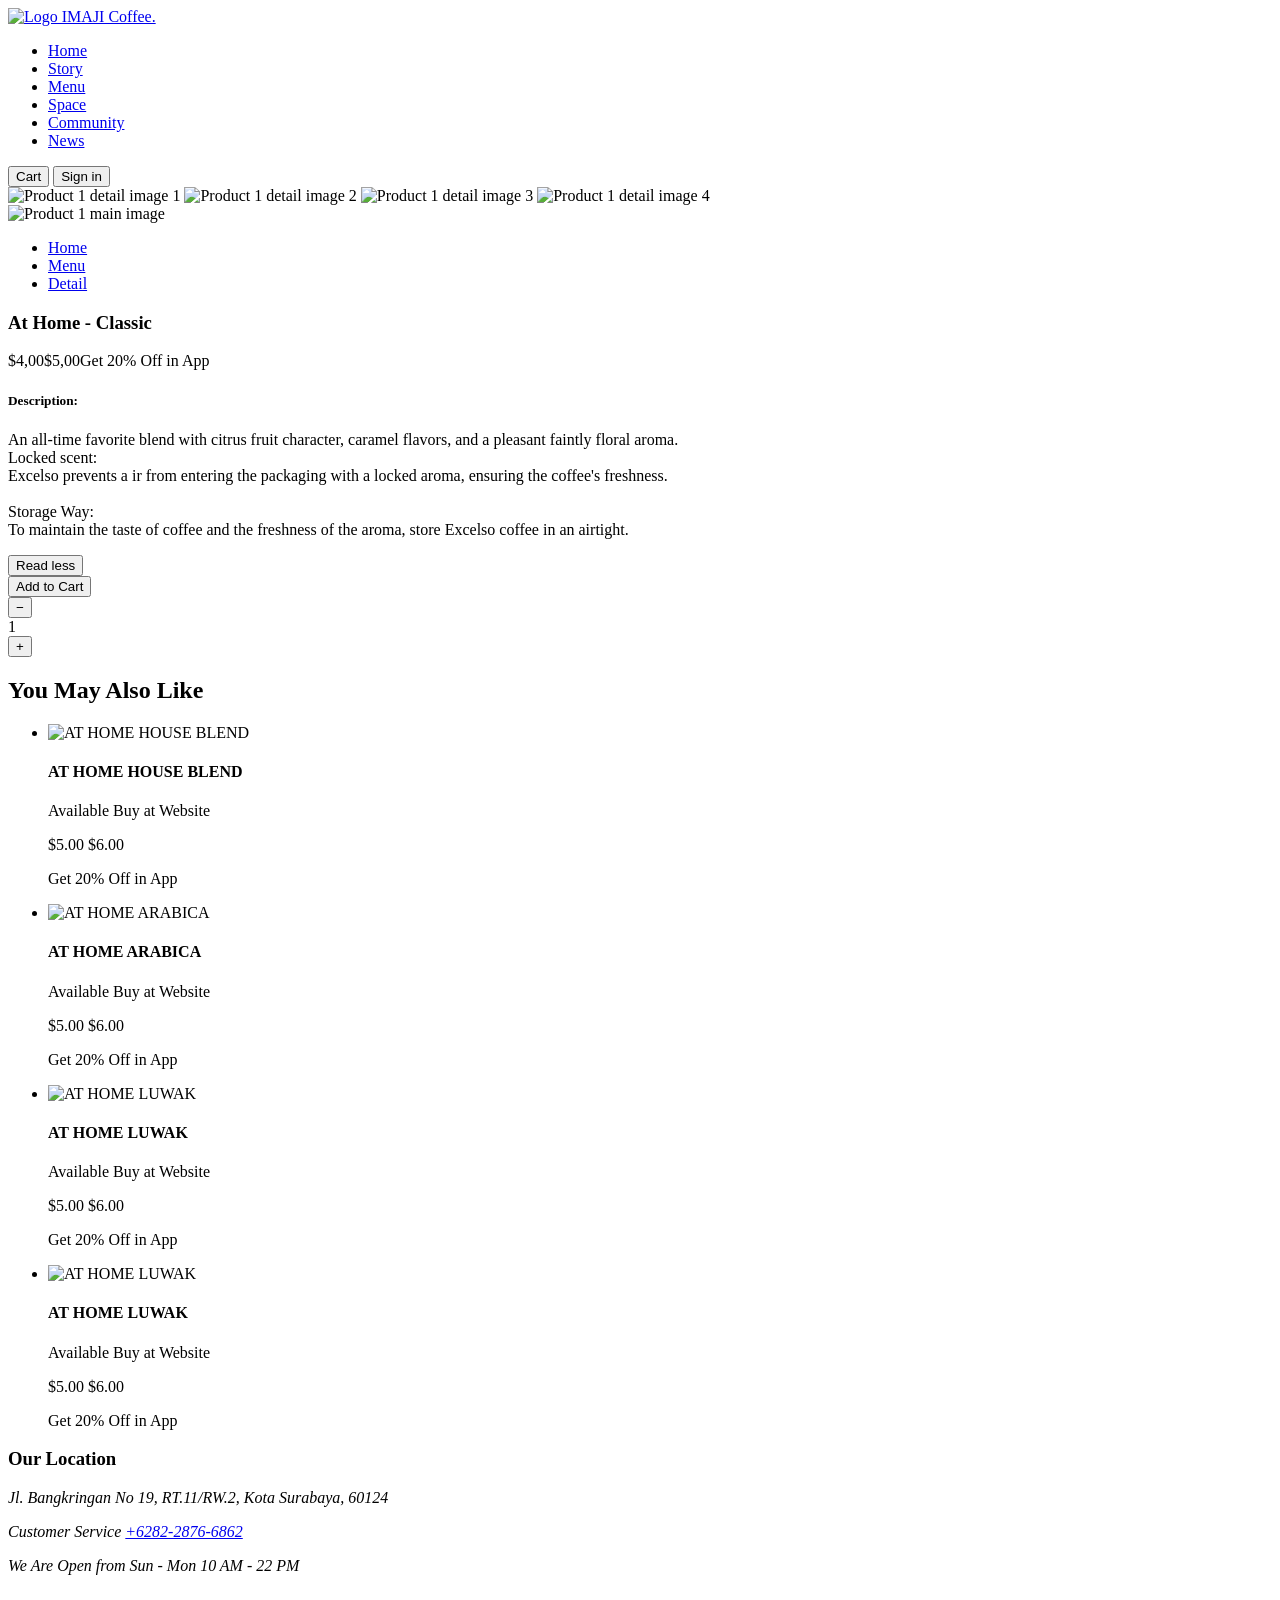
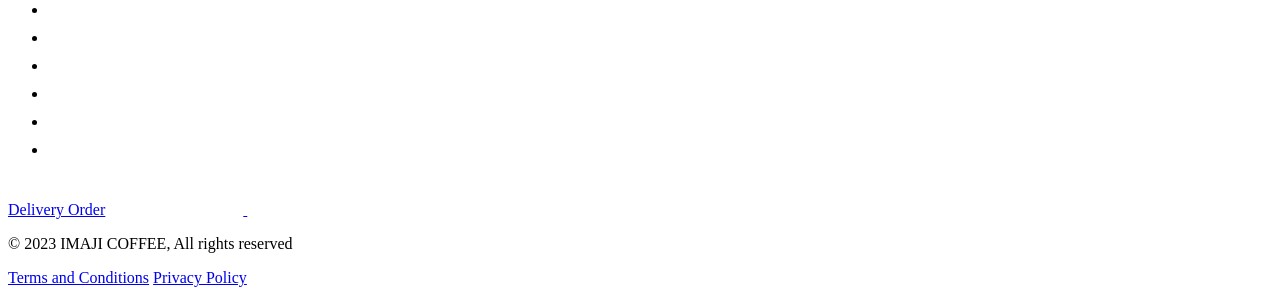
==== product.html @ 5d8bb090 "add product.html" ====
<!DOCTYPE html>
<html lang="en">
<head>
    <meta charset="UTF-8">
    <meta http-equiv="X-UA-Compatible" content="IE=edge">
    <meta name="viewport" content="width=device-width, initial-scale=1.0">
    <title>Coffee Shop Product Page</title>
</head>
<body>
    <header>
        <nav>
            <a href="/">
                <img src="/img/title.svg" alt="Logo IMAJI Coffee."/>
            </a>
            <ul>
                <li><a href="#">Home</a></li>
                <li><a href="#">Story</a></li>
                <li><a href="#">Menu</a></li>
                <li><a href="#">Space</a></li>
                <li><a href="#">Community</a></li>
                <li><a href="#">News</a></li>
            </ul>
        </nav>
        <button type="button">Cart</button>
        <button type="button">Sign in</button>
    </header>
    <main>
        <section>
            <div>
                <div>
                    <div>
                        <img src="/img/product1-detail1.png" alt="Product 1 detail image 1"/>
                        <img src="/img/product1-detail2.png" alt="Product 1 detail image 2"/>
                        <img src="/img/product1-detail3.png" alt="Product 1 detail image 3"/>
                        <img src="/img/product1-detail4.png" alt="Product 1 detail image 4"/>
                    </div>
                    <img src="/img/product1-main.png" alt="Product 1 main image"/>
                </div>
                <div>
                    <div>
                        <nav>
                            <ul>
                                <li><a href="#">Home</a></li>
                                <li><a href="#">Menu</a></li>
                                <li><a href="#">Detail</a></li>
                            </ul>
                        </nav>
    
                        <h3>At Home - Classic</h3>
    
                        <p>$4,00<span>$5,00</span><span>Get 20% Off in App</span></p>
    
                        <h5>Description:</h5>
                        <p>An all-time favorite blend with citrus fruit
                        character, caramel flavors, and a pleasant faintly floral aroma.
                        <br>Locked scent:<br>
                        Excelso prevents a
                        ir from entering the packaging with a locked aroma, ensuring the coffee's freshness.
                        <br><br>
                        Storage Way:<br>
                        To maintain the taste of coffee and the freshness of the aroma,
                        store Excelso coffee in an airtight. 
                        </p>
                        <button type="button">Read less</button>
                    </div>
                    <div>
                        <button type="button">Add to Cart</button>
                        <div>
                            <button type="button" aria-label="Decrease Quantity">−</button>
                            <div>1</div>
                            <button type="button" aria-label="Increase Quantity">+</button>
                        </div>
                    </div>
                </div>
            </div>
            
        </section>
        <section>
            <h2>You May Also Like</h2>
            <ul>
                <li>
                    <article>
                        <img src="/img/house-blend.png" alt="AT HOME HOUSE BLEND">
                        <div>
                            <h4>AT HOME HOUSE BLEND</h4>
                            <p>Available Buy at Website</p>
                            <p>$5.00 <span>$6.00</span></p>
                            <p>Get 20% Off in App</p>
                        </div>
                    </article>
                </li>
                <li>
                    <article>
                        <img src="/img/arabica.png" alt="AT HOME ARABICA">
                        <div>
                            <h4>AT HOME ARABICA</h4>
                            <p>Available Buy at Website</p>
                            <p>$5.00 <span>$6.00</span></p>
                            <p>Get 20% Off in App</p>
                        </div>
                    </article>
                </li>
                <li>
                    <article>
                        <img src="/img/luwak.png" alt="AT HOME LUWAK">
                        <div>
                            <h4>AT HOME LUWAK</h4>
                            <p>Available Buy at Website</p>
                            <p>$5.00 <span>$6.00</span></p>
                            <p>Get 20% Off in App</p>
                        </div>
                    </article>
                </li>
                <li>
                    <article>
                        <img src="/img/luwak.png" alt="AT HOME LUWAK">
                        <div>
                            <h4>AT HOME LUWAK</h4>
                            <p>Available Buy at Website</p>
                            <p>$5.00 <span>$6.00</span></p>
                            <p>Get 20% Off in App</p>
                        </div>
                    </article>
                </li>
            </ul>
        </section>
    </main>
    <footer>
        <h3>Our Location</h3>
        <address>
            <p>Jl. Bangkringan No 19, RT.11/RW.2, Kota Surabaya, 60124</p>
            <p>Customer Service <a href="tel:+628228766862">+6282-2876-6862</a></p>
            <p>We Are Open from Sun - Mon 10 AM - 22 PM</p>
        </address>
        <div>
            <div>
                <ul>
                    <li>
                        <a href="#" aria-label="Наша сторінка у Spotify">
                            <svg width="24" height="24"><use href="/img/spotify.svg"></use></svg>
                        </a>
                    </li>
                    <li>
                        <a href="#" aria-label="Наша сторінка у Instagram">
                            <svg width="24" height="24"><use href="/img/instagram.svg"></use></svg>
                        </a>
                    </li>
                    <li>
                        <a href="#" aria-label="Наша сторінка у Tiktok">
                            <svg width="24" height="24"><use href="/img/tiktok.svg"></use></svg>
                        </a>
                    </li>
                    <li>
                        <a href="#" aria-label="Наша сторінка у Youtube">
                            <svg width="24" height="24"><use href="/img/youtube.svg"></use></svg>
                        </a>
                    </li>
                    <li>
                        <a href="#" aria-label="Наша сторінка у Twitter">
                            <svg width="24" height="24"><use href="/img/twitter.svg"></use></svg>
                        </a>
                    </li>
                    <li>
                        <a href="#" aria-label="Наша сторінка у Telegram">
                            <svg width="24" height="24"><use href="/img/telegram.svg"></use></svg>
                        </a>
                    </li>
                </ul>
            </div>
            <div>
                <a href="#">Delivery Order</a>
                <a href="#">
                    <svg width="134" height="40"><use href="/img/app-store.svg"></use></svg>
                </a>
                <a href="#">
                    <svg width="134" height="40"><use href="/img/google-play.svg"></use></svg>
                </a>
            </div>
        </div>
        <div>
            <p>© 2023 IMAJI COFFEE, All rights reserved</p>
            <a href="#">Terms and Conditions</a>
            <a href="#">Privacy Policy</a>
        </div>
    </footer>
</body>
</html>
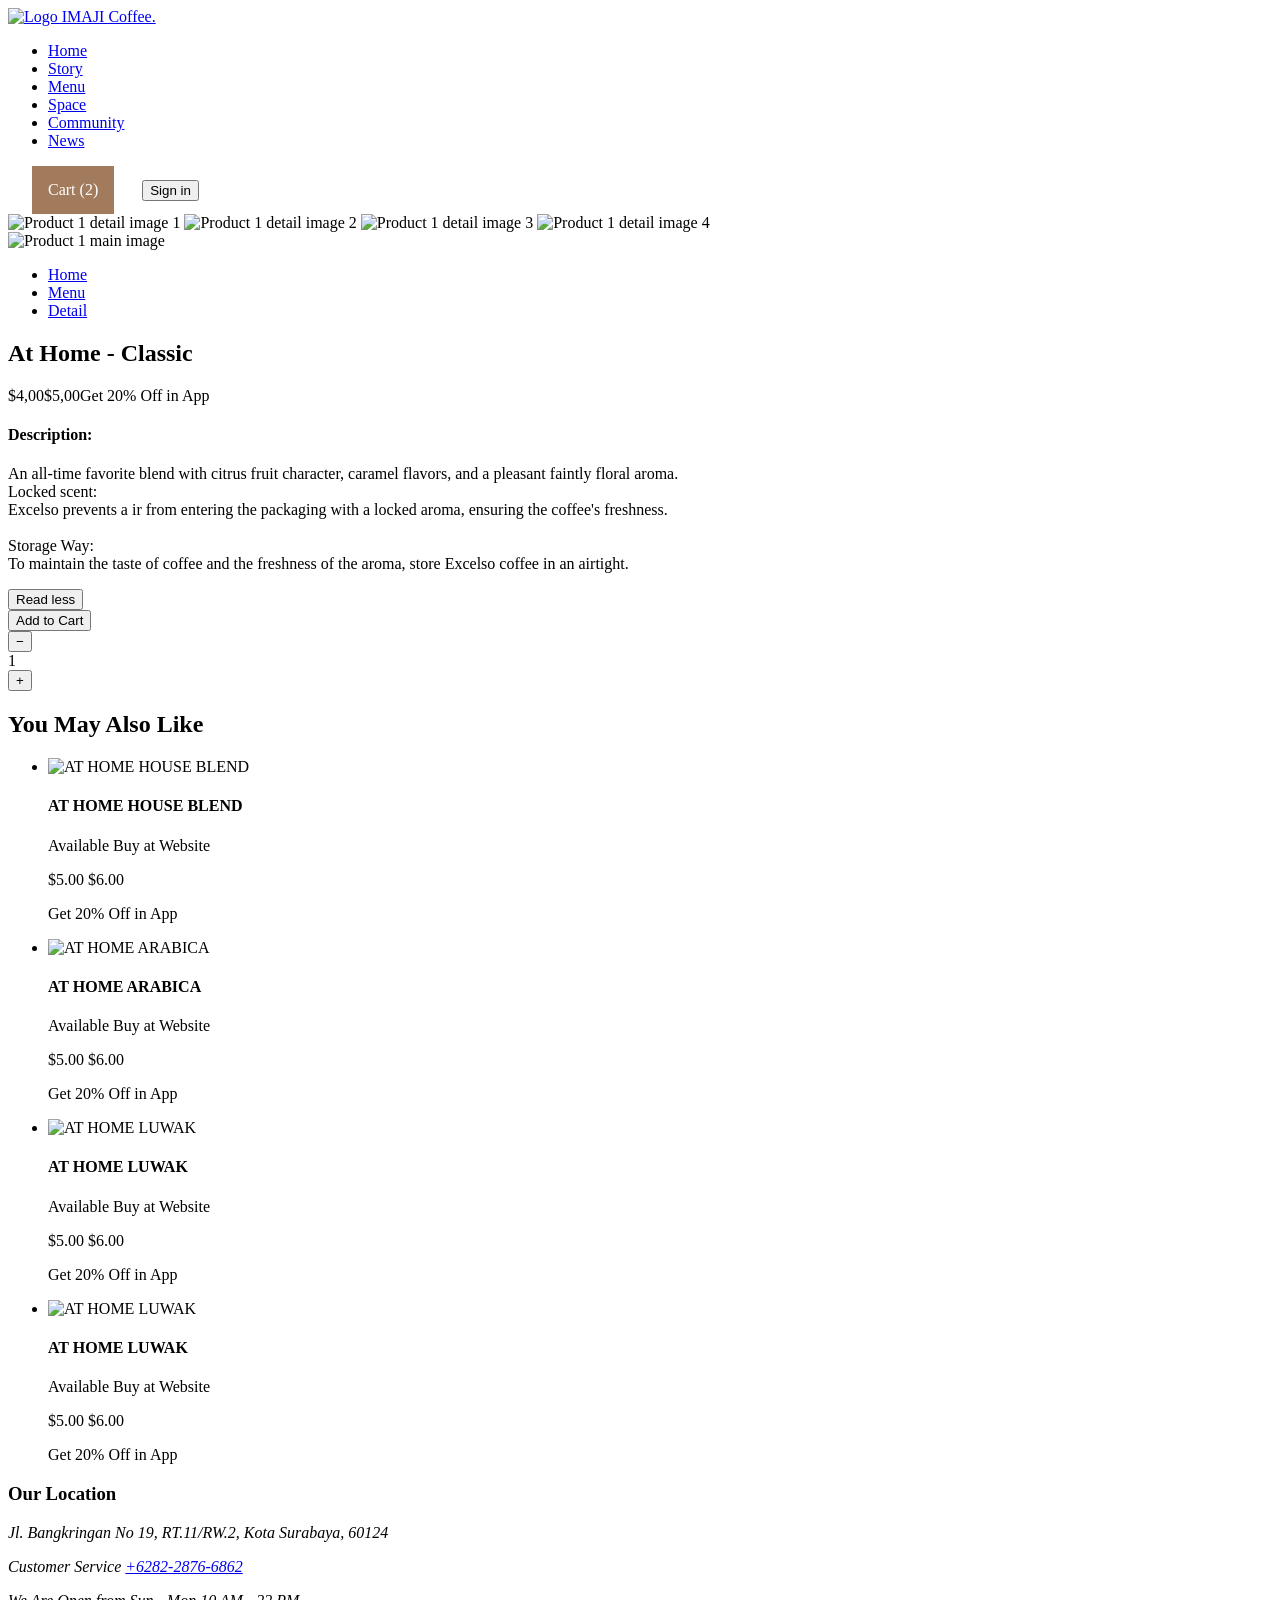
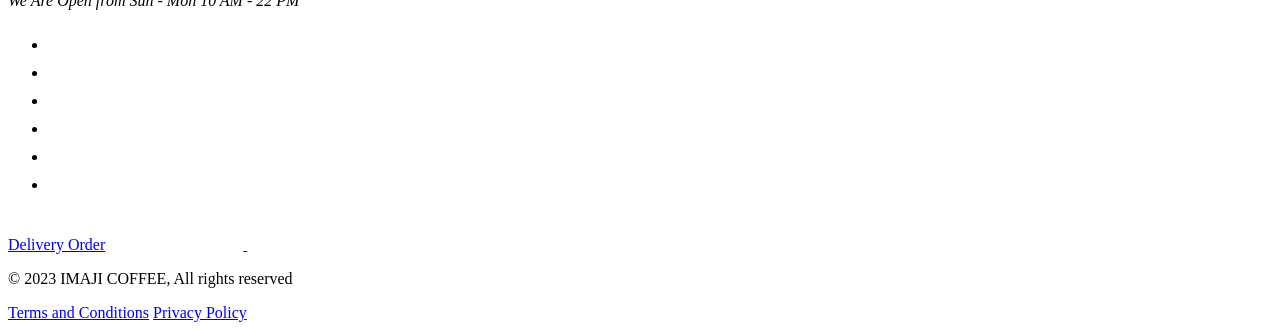
==== commit 57897a0e: "add styles.css" ====
--- a/product.html
+++ b/product.html
@@ -5,10 +5,11 @@
     <meta http-equiv="X-UA-Compatible" content="IE=edge">
     <meta name="viewport" content="width=device-width, initial-scale=1.0">
     <title>Coffee Shop Product Page</title>
+    <link rel="stylesheet" href="./styles.css"/>
 </head>
 <body>
     <header>
-        <nav>
+        <nav aria-label="Main navigation">
             <a href="/">
                 <img src="/img/title.svg" alt="Logo IMAJI Coffee."/>
             </a>
@@ -21,8 +22,8 @@
                 <li><a href="#">News</a></li>
             </ul>
         </nav>
-        <button type="button">Cart</button>
-        <button type="button">Sign in</button>
+        <button id="btn-cart" aria-label="Shopping cart" type="button">Cart (2)</button>
+        <button aria-label="Sign in to account" type="button">Sign in</button>
     </header>
     <main>
         <section>
@@ -38,7 +39,7 @@
                 </div>
                 <div>
                     <div>
-                        <nav>
+                        <nav aria-label="Breadcrumb">
                             <ul>
                                 <li><a href="#">Home</a></li>
                                 <li><a href="#">Menu</a></li>
@@ -46,28 +47,30 @@
                             </ul>
                         </nav>
     
-                        <h3>At Home - Classic</h3>
+                        <h1>At Home - Classic</h1>
     
                         <p>$4,00<span>$5,00</span><span>Get 20% Off in App</span></p>
-    
-                        <h5>Description:</h5>
-                        <p>An all-time favorite blend with citrus fruit
-                        character, caramel flavors, and a pleasant faintly floral aroma.
-                        <br>Locked scent:<br>
-                        Excelso prevents a
-                        ir from entering the packaging with a locked aroma, ensuring the coffee's freshness.
-                        <br><br>
-                        Storage Way:<br>
-                        To maintain the taste of coffee and the freshness of the aroma,
-                        store Excelso coffee in an airtight. 
-                        </p>
-                        <button type="button">Read less</button>
+
+                        <div id="description">
+                            <h4>Description:</h4>
+                            <p>An all-time favorite blend with citrus fruit
+                            character, caramel flavors, and a pleasant faintly floral aroma.
+                            <br>Locked scent:<br>
+                            Excelso prevents a
+                            ir from entering the packaging with a locked aroma, ensuring the coffee's freshness.
+                            <br><br>
+                            Storage Way:<br>
+                            To maintain the taste of coffee and the freshness of the aroma,
+                            store Excelso coffee in an airtight. 
+                            </p>
+                            <button aria-expanded="true" aria-controls="description" type="button">Read less</button>
+                        </div>
                     </div>
                     <div>
-                        <button type="button">Add to Cart</button>
+                        <button aria-label="Add At Home Classic to cart" type="button">Add to Cart</button>
                         <div>
                             <button type="button" aria-label="Decrease Quantity">−</button>
-                            <div>1</div>
+                            <div aria-live="polite"aria-atomic="true">1</div>
                             <button type="button" aria-label="Increase Quantity">+</button>
                         </div>
                     </div>
@@ -75,9 +78,9 @@
             </div>
             
         </section>
-        <section>
-            <h2>You May Also Like</h2>
-            <ul>
+        <section aria-labelledby="related-heading">
+            <h2 id="related-heading">You May Also Like</h2>
+            <ul aria-label="Related products">
                 <li>
                     <article>
                         <img src="/img/house-blend.png" alt="AT HOME HOUSE BLEND">
@@ -125,7 +128,7 @@
             </ul>
         </section>
     </main>
-    <footer>
+    <footer aria-label="Site footer">
         <h3>Our Location</h3>
         <address>
             <p>Jl. Bangkringan No 19, RT.11/RW.2, Kota Surabaya, 60124</p>
@@ -134,7 +137,7 @@
         </address>
         <div>
             <div>
-                <ul>
+                <ul aria-label="Social media links">
                     <li>
                         <a href="#" aria-label="Наша сторінка у Spotify">
                             <svg width="24" height="24"><use href="/img/spotify.svg"></use></svg>
@@ -169,10 +172,10 @@
             </div>
             <div>
                 <a href="#">Delivery Order</a>
-                <a href="#">
+                <a href="#" aria-label="Download on App Store">
                     <svg width="134" height="40"><use href="/img/app-store.svg"></use></svg>
                 </a>
-                <a href="#">
+                <a href="#" aria-label="Get it on Google Play">
                     <svg width="134" height="40"><use href="/img/google-play.svg"></use></svg>
                 </a>
             </div>
--- a/styles.css
+++ b/styles.css
@@ -0,0 +1,17 @@
+#btn-cart {
+    background-color: rgba(162, 123, 92, 1);
+    color: rgba(255, 255, 255, 1);
+    font-weight: 500;
+    font-family: DM Sans;
+    line-height: 24px;
+    font-size: 16px;
+    padding: 12px 16px;
+    margin: 0 24px;
+    border: none;
+}
+#btn-cart:hover {
+    background-color: rgba(108, 82, 61, 1);
+}
+#btn-cart:active {
+    background-color: rgba(54, 41, 31, 1);
+}
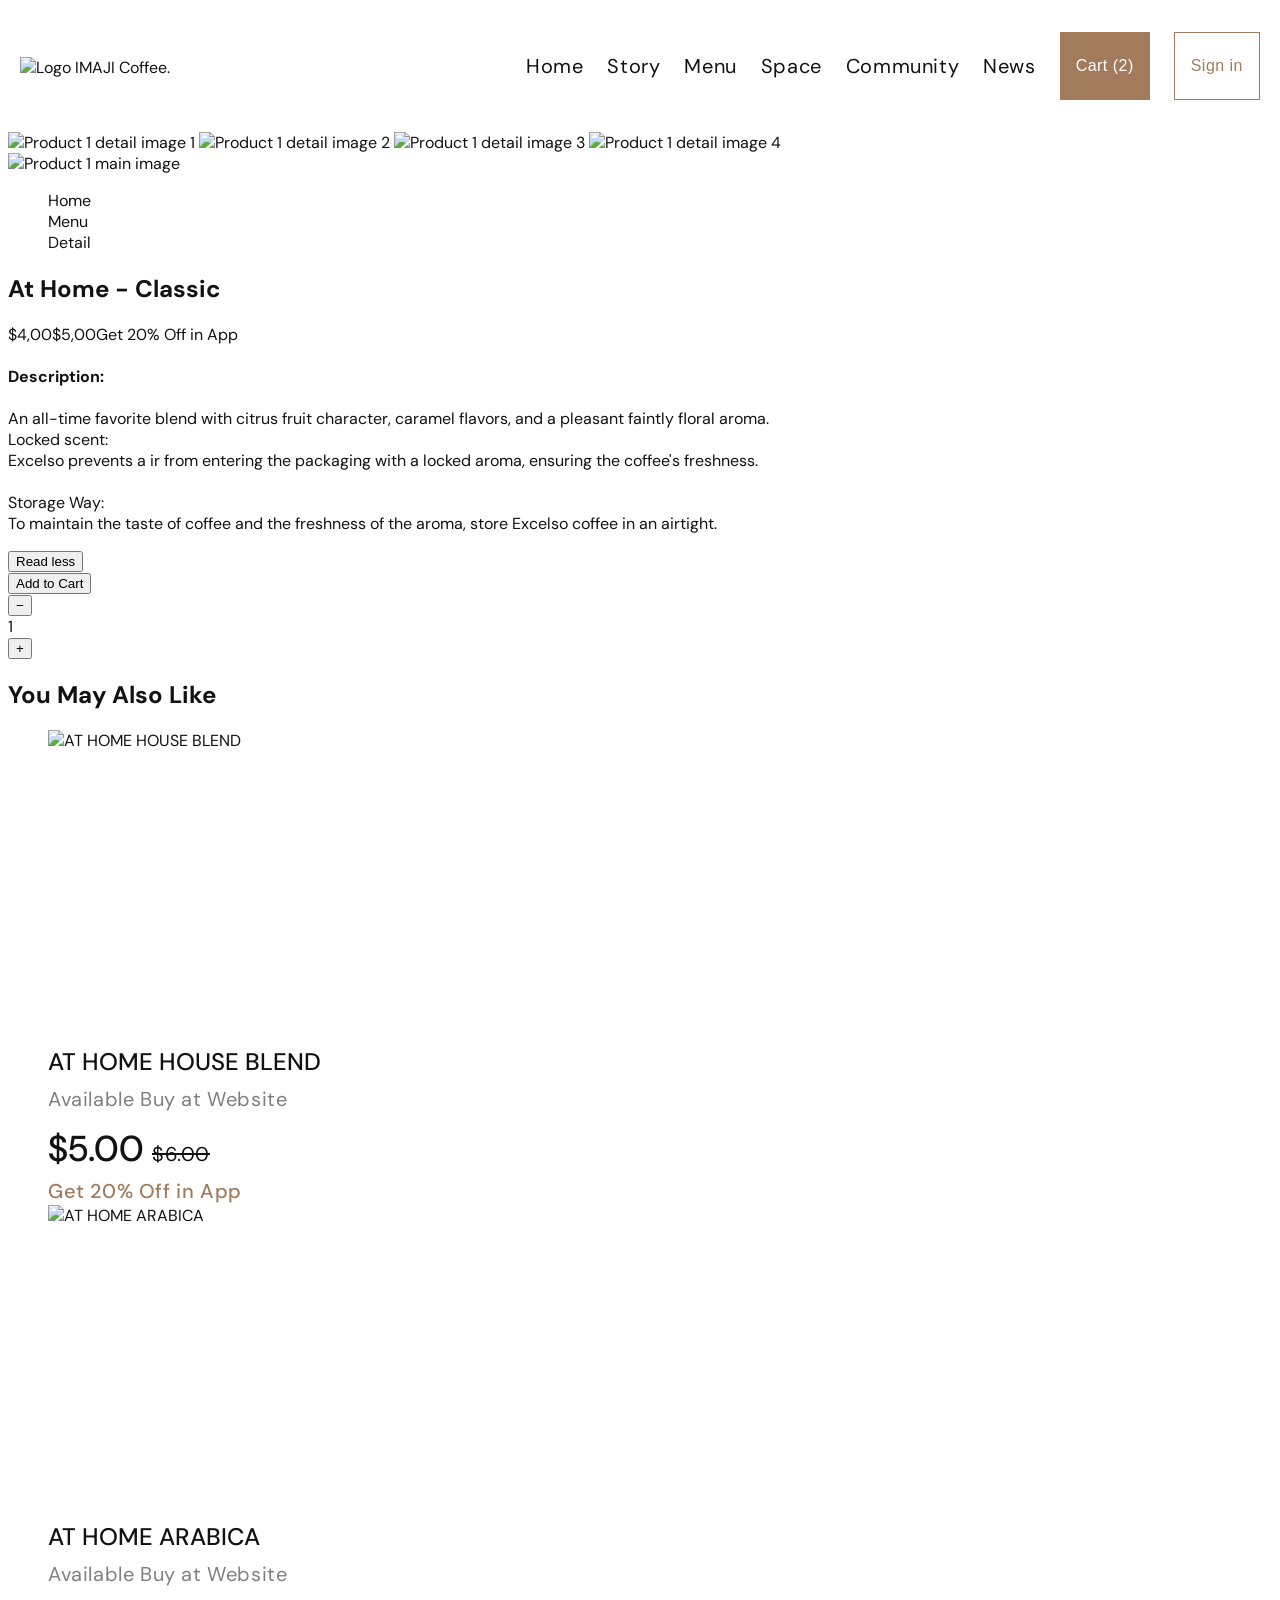
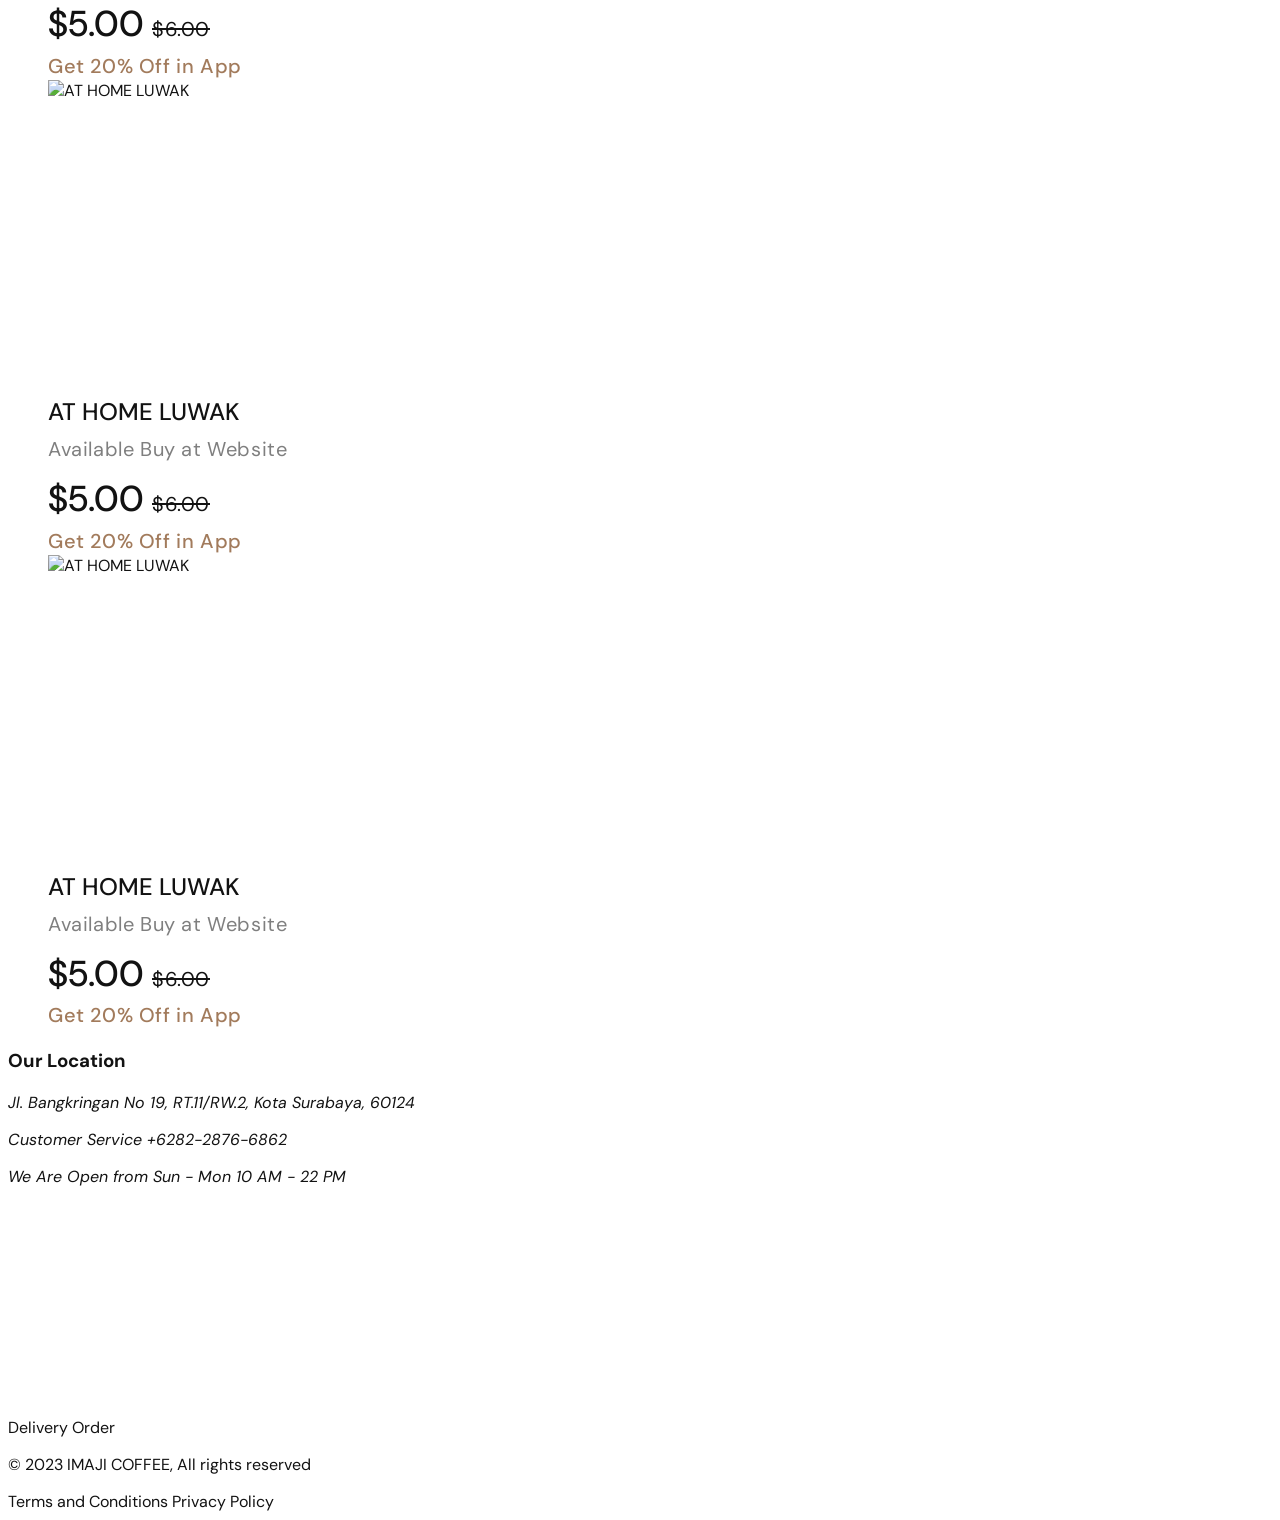
==== commit 3eb5d6b5: "update style.css" ====
--- a/product.html
+++ b/product.html
@@ -5,25 +5,30 @@
     <meta http-equiv="X-UA-Compatible" content="IE=edge">
     <meta name="viewport" content="width=device-width, initial-scale=1.0">
     <title>Coffee Shop Product Page</title>
+    <link rel="preconnect" href="https://fonts.googleapis.com">
+    <link rel="preconnect" href="https://fonts.gstatic.com" crossorigin>
+    <link href="https://fonts.googleapis.com/css2?family=DM+Sans:ital,opsz,wght@0,9..40,100..1000;1,9..40,100..1000&display=swap" rel="stylesheet">
     <link rel="stylesheet" href="./styles.css"/>
 </head>
 <body>
-    <header>
-        <nav aria-label="Main navigation">
-            <a href="/">
-                <img src="/img/title.svg" alt="Logo IMAJI Coffee."/>
-            </a>
-            <ul>
-                <li><a href="#">Home</a></li>
-                <li><a href="#">Story</a></li>
-                <li><a href="#">Menu</a></li>
-                <li><a href="#">Space</a></li>
-                <li><a href="#">Community</a></li>
-                <li><a href="#">News</a></li>
-            </ul>
-        </nav>
-        <button id="btn-cart" aria-label="Shopping cart" type="button">Cart (2)</button>
-        <button aria-label="Sign in to account" type="button">Sign in</button>
+    <header class="header">
+        <a href="/">
+            <img src="/img/title.svg" alt="Logo IMAJI Coffee."/>
+        </a>
+        <div class="main-nav">
+            <nav class="text-xl" aria-label="Main navigation">
+                <ul>
+                    <li><a href="#">Home</a></li>
+                    <li><a href="#">Story</a></li>
+                    <li><a href="#">Menu</a></li>
+                    <li><a href="#">Space</a></li>
+                    <li><a href="#">Community</a></li>
+                    <li><a href="#">News</a></li>
+                </ul>
+            </nav>
+            <button class="text-base text-white" id="btn-cart" aria-label="Shopping cart" type="button">Cart (2)</button>
+            <button class="text-base text-primary" id="btn-signin" aria-label="Sign in to account" type="button">Sign in</button>
+        </div>
     </header>
     <main>
         <section>
@@ -80,48 +85,48 @@
         </section>
         <section aria-labelledby="related-heading">
             <h2 id="related-heading">You May Also Like</h2>
-            <ul aria-label="Related products">
+            <ul product-list aria-label="Related products">
                 <li>
-                    <article>
+                    <article class="product-card">
                         <img src="/img/house-blend.png" alt="AT HOME HOUSE BLEND">
-                        <div>
+                        <div class="product-card--text">
                             <h4>AT HOME HOUSE BLEND</h4>
-                            <p>Available Buy at Website</p>
-                            <p>$5.00 <span>$6.00</span></p>
-                            <p>Get 20% Off in App</p>
+                            <p class="text-xl subtitle">Available Buy at Website</p>
+                            <p class="price">$5.00 <span>$6.00</span></p>
+                            <p class="text-xl text-primary">Get 20% Off in App</p>
                         </div>
                     </article>
                 </li>
                 <li>
-                    <article>
+                    <article class="product-card">
                         <img src="/img/arabica.png" alt="AT HOME ARABICA">
-                        <div>
+                        <div class="product-card--text">
                             <h4>AT HOME ARABICA</h4>
-                            <p>Available Buy at Website</p>
-                            <p>$5.00 <span>$6.00</span></p>
-                            <p>Get 20% Off in App</p>
+                            <p class="text-xl subtitle">Available Buy at Website</p>
+                            <p class="price">$5.00 <span>$6.00</span></p>
+                            <p class="text-xl text-primary">Get 20% Off in App</p>
                         </div>
                     </article>
                 </li>
                 <li>
-                    <article>
+                    <article class="product-card">
                         <img src="/img/luwak.png" alt="AT HOME LUWAK">
-                        <div>
+                        <div class="product-card--text">
                             <h4>AT HOME LUWAK</h4>
-                            <p>Available Buy at Website</p>
-                            <p>$5.00 <span>$6.00</span></p>
-                            <p>Get 20% Off in App</p>
+                            <p class="text-xl subtitle">Available Buy at Website</p>
+                            <p class="price">$5.00 <span>$6.00</span></p>
+                            <p class="text-xl text-primary">Get 20% Off in App</p>
                         </div>
                     </article>
                 </li>
                 <li>
-                    <article>
+                    <article class="product-card">
                         <img src="/img/luwak.png" alt="AT HOME LUWAK">
-                        <div>
+                        <div class="product-card--text">
                             <h4>AT HOME LUWAK</h4>
-                            <p>Available Buy at Website</p>
-                            <p>$5.00 <span>$6.00</span></p>
-                            <p>Get 20% Off in App</p>
+                            <p class="text-xl subtitle">Available Buy at Website</p>
+                            <p class="price">$5.00 <span>$6.00</span></p>
+                            <p class="text-xl text-primary">Get 20% Off in App</p>
                         </div>
                     </article>
                 </li>
--- a/styles.css
+++ b/styles.css
@@ -1,10 +1,126 @@
+html {
+    box-sizing: border-box;
+}
+*,
+*::before, 
+*::after {
+    box-sizing: inherit;
+}
+body {
+    font-family: 'DM Sans';
+    color: rgba(18, 18, 18, 1);
+}
+li {
+    list-style: none;
+}
+a {
+    text-decoration: none;
+    color: rgba(18, 18, 18, 1);
+}
+/*product-list*/
+.product-list {
+    max-width: 1272px;
+    justify-items: center;
+    padding: 0;
+    margin: 48px auto;
+    display: grid;
+    grid-template-columns: repeat(auto-fit, minmax(300px, 1fr));
+    gap: 48px 24px;
+}
+
+
+/*Product-card*/
+.product-card {
+    max-width: 300px;
+    display: flex;
+    flex-direction: column;
+    gap: 16px;
+    word-break: break-word;
+}
+.product-card img {
+    width: 300px;
+    height: 300px;
+}
+.product-card h4 {
+    font-size: 24px;
+    line-height: 1.3;
+    font-weight: 500;
+    text-transform: uppercase;
+    margin: 0;
+}
+.product-card--text {
+    display: flex;
+    flex-direction: column;
+    gap: 8px;
+}
+.product-card--text p {
+    margin: 0;
+}
+.product-card--text .price {
+    font-size: 36px;
+    line-height: 1.1;
+    font-weight: 500;
+    letter-spacing: 0px;
+    margin-top: 8px;
+}
+.product-card--text .price span {
+    font-size: 20px;
+    font-weight: 400;
+    line-height: 1.4;
+    letter-spacing: 0.6px;
+    text-decoration: line-through;
+}
+
+
+/*TEXT*/
+.text-xl {
+    font-size: 20px;
+    font-weight: 400;
+    line-height: 1.4;
+    letter-spacing: 0.6px;
+}
+.text-base {
+    font-weight: 500;
+    line-height: 1.5;
+    font-size: 16px;
+    letter-spacing: 0.48px;
+}
+.subtitle {
+    color: rgba(127, 127, 127, 1);
+}
+.text-primary {
+color: rgba(162, 123, 92, 1);
+font-weight: 500;
+}
+.text-white {
+    color: rgba(255, 255, 255, 1);
+}
+
+/*HEADER*/
+.header {
+    display: flex;  
+    justify-content: space-between; 
+    align-items: baseline;
+    margin: 32px auto;
+    max-width: 1240px;
+}
+.main-nav {
+    display: flex;
+    justify-content: flex-end;
+}
+.main-nav ul {
+    display: flex;
+    gap: 24px;
+}
+.main-nav a:hover {
+    color: rgba(108, 82, 61, 1);
+}
+.main-nav a:active {
+    color: rgba(54, 41, 31, 1);
+}
+
 #btn-cart {
     background-color: rgba(162, 123, 92, 1);
-    color: rgba(255, 255, 255, 1);
-    font-weight: 500;
-    font-family: DM Sans;
-    line-height: 24px;
-    font-size: 16px;
     padding: 12px 16px;
     margin: 0 24px;
     border: none;
@@ -15,3 +131,18 @@
 #btn-cart:active {
     background-color: rgba(54, 41, 31, 1);
 }
+#btn-signin {
+    border: 1px solid rgba(162, 123, 92, 1);
+    padding: 12px 16px;
+    background-color: rgba(255, 255, 255, 1);
+}
+#btn-signin:hover {
+    background-color: rgba(108, 82, 61, 1);
+    color: rgba(255, 255, 255, 1);
+    border: none;
+}
+#btn-signin:active {
+    background-color: rgba(54, 41, 31, 1);
+    color: rgba(255, 255, 255, 1);
+    border: none;
+}
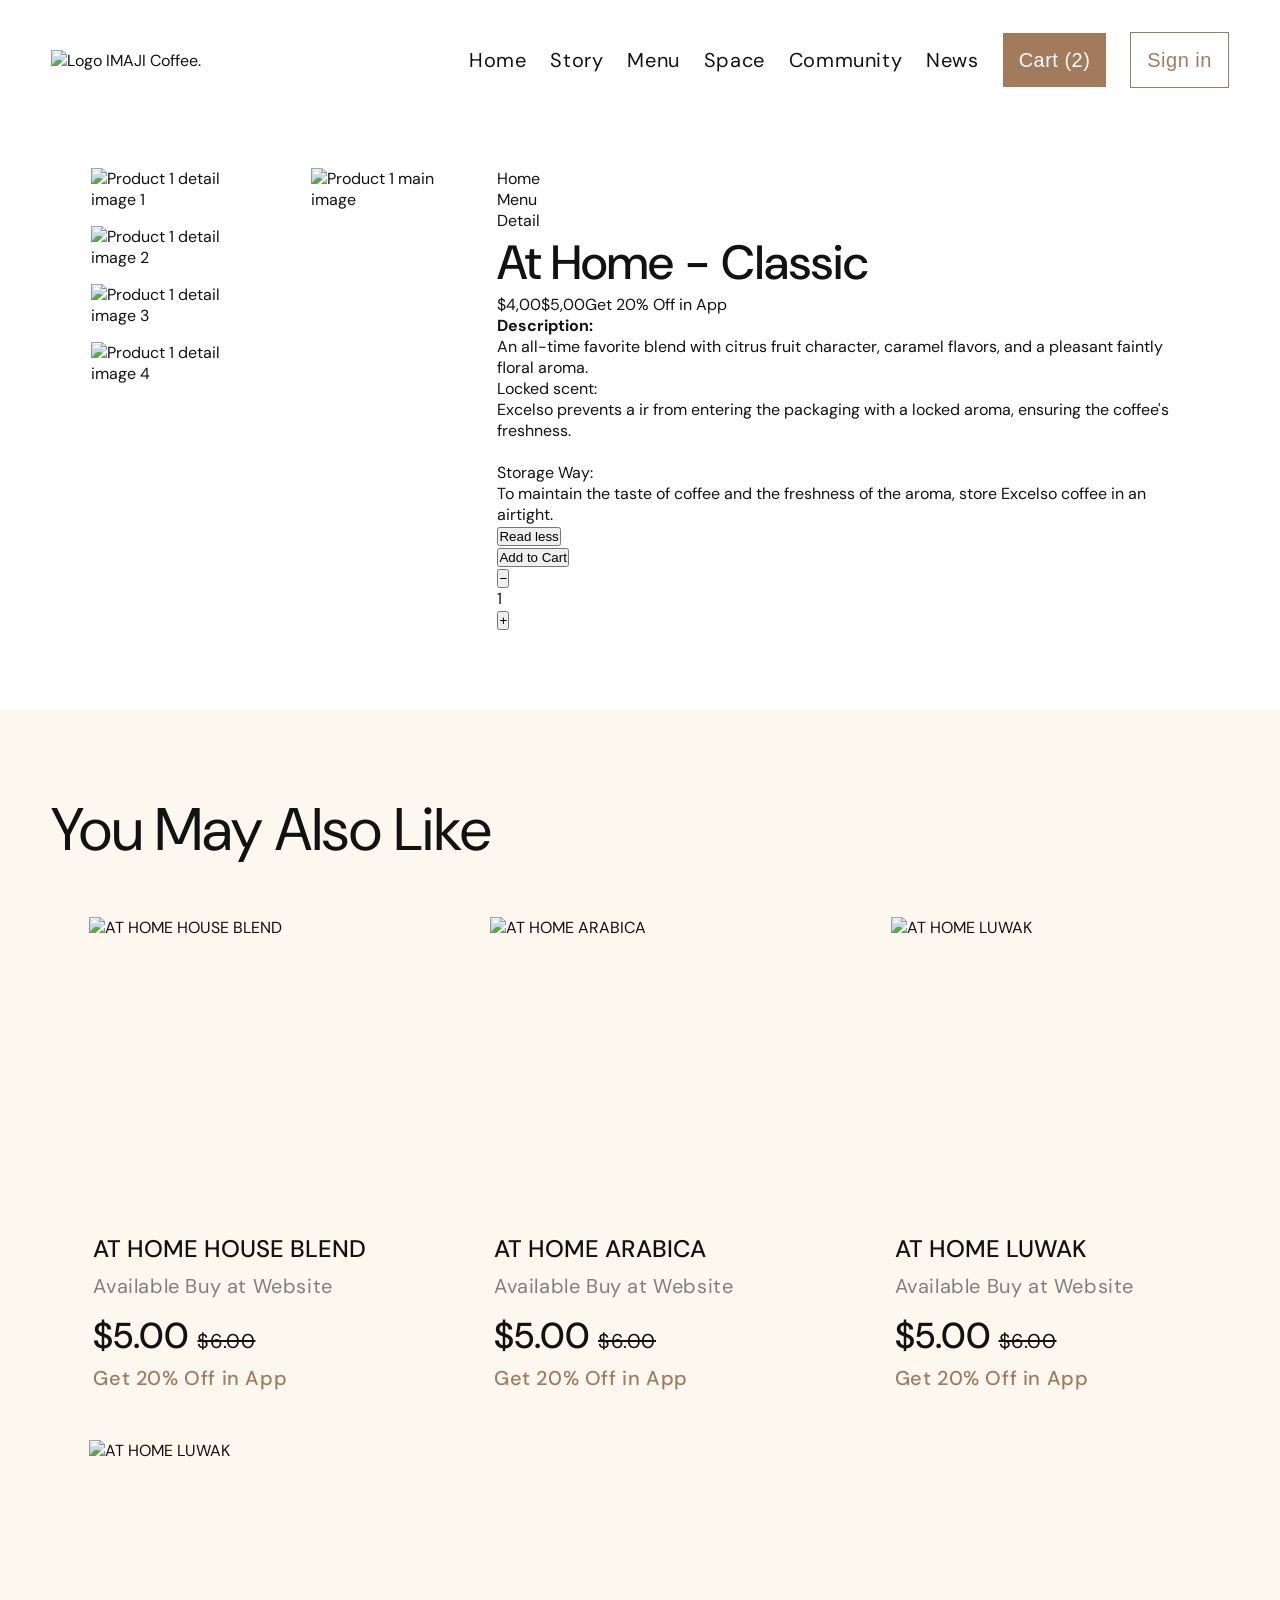
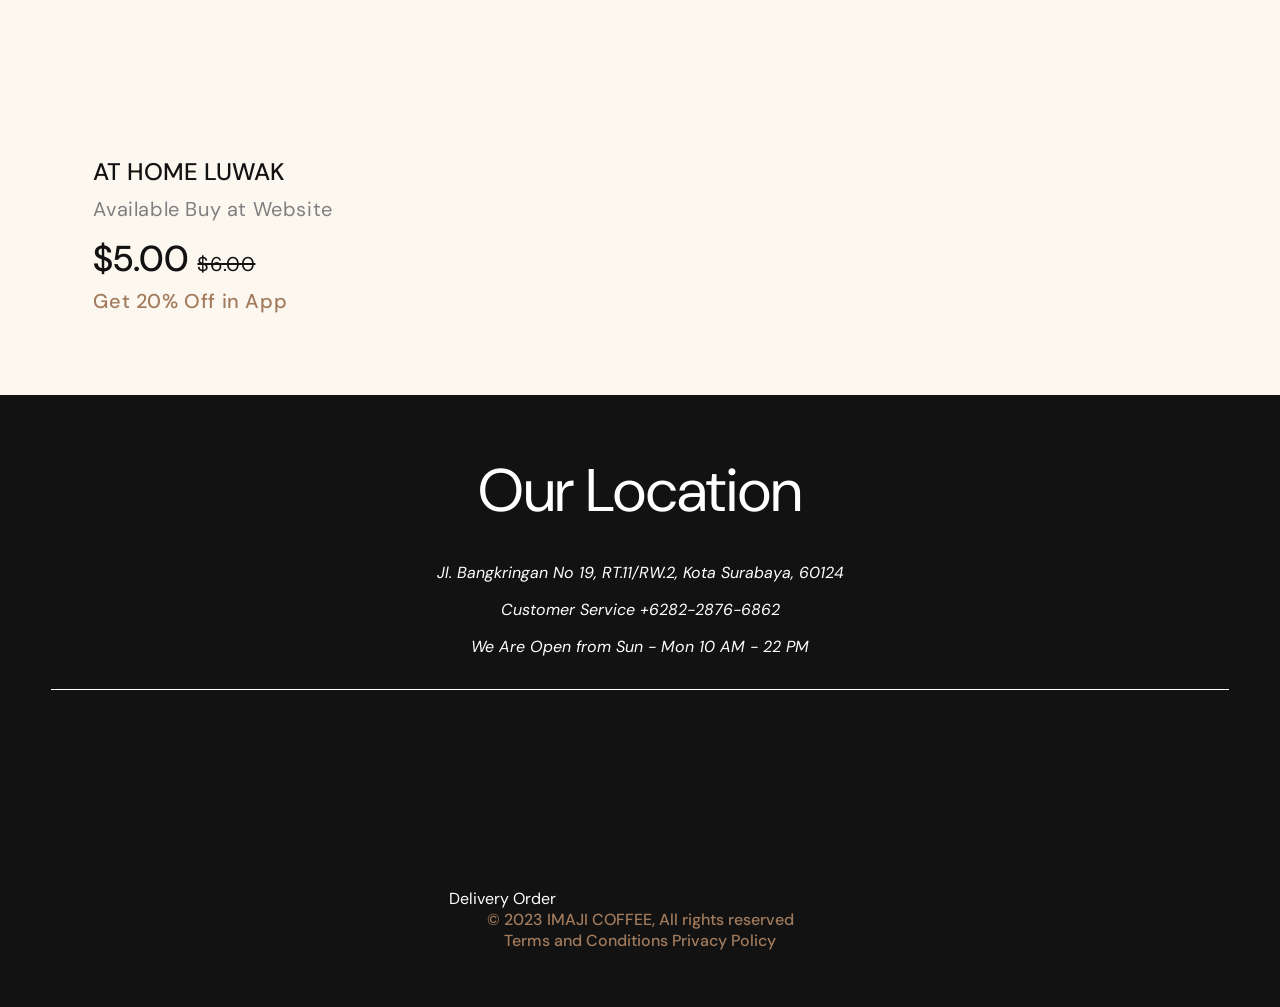
==== commit b1d13756: "add script.js" ====
--- a/product.html
+++ b/product.html
@@ -10,186 +10,196 @@
     <link href="https://fonts.googleapis.com/css2?family=DM+Sans:ital,opsz,wght@0,9..40,100..1000;1,9..40,100..1000&display=swap" rel="stylesheet">
     <link rel="stylesheet" href="./styles.css"/>
 </head>
-<body>
-    <header class="header">
-        <a href="/">
-            <img src="/img/title.svg" alt="Logo IMAJI Coffee."/>
-        </a>
-        <div class="main-nav">
-            <nav class="text-xl" aria-label="Main navigation">
-                <ul>
-                    <li><a href="#">Home</a></li>
-                    <li><a href="#">Story</a></li>
-                    <li><a href="#">Menu</a></li>
-                    <li><a href="#">Space</a></li>
-                    <li><a href="#">Community</a></li>
-                    <li><a href="#">News</a></li>
-                </ul>
-            </nav>
-            <button class="text-base text-white" id="btn-cart" aria-label="Shopping cart" type="button">Cart (2)</button>
-            <button class="text-base text-primary" id="btn-signin" aria-label="Sign in to account" type="button">Sign in</button>
+<body class="product-page">
+    <header>
+        <div class="container header">
+            <a href="/">
+                <img src="/img/title.svg" alt="Logo IMAJI Coffee."/>
+            </a>
+            <div class="main-nav">
+                <nav class="text-xl" aria-label="Main navigation">
+                    <ul>
+                        <li><a href="#">Home</a></li>
+                        <li><a href="#">Story</a></li>
+                        <li><a href="#">Menu</a></li>
+                        <li><a href="#">Space</a></li>
+                        <li><a href="#">Community</a></li>
+                        <li><a href="#">News</a></li>
+                    </ul>
+                </nav>
+                <button class="text-base text-white button button--primary" aria-label="Shopping cart" type="button">Cart (2)</button>
+                <button class="text-base text-primary button button--primary__outline" aria-label="Sign in to account" type="button">Sign in</button>
+            </div>
         </div>
     </header>
     <main>
         <section>
-            <div>
-                <div>
-                    <div>
-                        <img src="/img/product1-detail1.png" alt="Product 1 detail image 1"/>
-                        <img src="/img/product1-detail2.png" alt="Product 1 detail image 2"/>
-                        <img src="/img/product1-detail3.png" alt="Product 1 detail image 3"/>
-                        <img src="/img/product1-detail4.png" alt="Product 1 detail image 4"/>
-                    </div>
-                    <img src="/img/product1-main.png" alt="Product 1 main image"/>
-                </div>
-                <div>
-                    <div>
-                        <nav aria-label="Breadcrumb">
-                            <ul>
-                                <li><a href="#">Home</a></li>
-                                <li><a href="#">Menu</a></li>
-                                <li><a href="#">Detail</a></li>
-                            </ul>
-                        </nav>
-    
-                        <h1>At Home - Classic</h1>
-    
-                        <p>$4,00<span>$5,00</span><span>Get 20% Off in App</span></p>
-
-                        <div id="description">
-                            <h4>Description:</h4>
-                            <p>An all-time favorite blend with citrus fruit
-                            character, caramel flavors, and a pleasant faintly floral aroma.
-                            <br>Locked scent:<br>
-                            Excelso prevents a
-                            ir from entering the packaging with a locked aroma, ensuring the coffee's freshness.
-                            <br><br>
-                            Storage Way:<br>
-                            To maintain the taste of coffee and the freshness of the aroma,
-                            store Excelso coffee in an airtight. 
-                            </p>
-                            <button aria-expanded="true" aria-controls="description" type="button">Read less</button>
+            <div class="container">
+                <div class="product-info">
+                    <div class="product-images">
+                        <div class="product-details-images">
+                            <img src="/img/product1-detail1.png" alt="Product 1 detail image 1"/>
+                            <img src="/img/product1-detail2.png" alt="Product 1 detail image 2"/>
+                            <img src="/img/product1-detail3.png" alt="Product 1 detail image 3"/>
+                            <img src="/img/product1-detail4.png" alt="Product 1 detail image 4"/>
                         </div>
+                        <img src="/img/product1-main.png" alt="Product 1 main image"/>
                     </div>
                     <div>
-                        <button aria-label="Add At Home Classic to cart" type="button">Add to Cart</button>
                         <div>
-                            <button type="button" aria-label="Decrease Quantity">−</button>
-                            <div aria-live="polite"aria-atomic="true">1</div>
-                            <button type="button" aria-label="Increase Quantity">+</button>
+                            <nav aria-label="Breadcrumb">
+                                <ul>
+                                    <li><a href="#">Home</a></li>
+                                    <li><a href="#">Menu</a></li>
+                                    <li><a href="#">Detail</a></li>
+                                </ul>
+                            </nav>
+        
+                            <h1>At Home - Classic</h1>
+        
+                            <p>$4,00<span>$5,00</span><span>Get 20% Off in App</span></p>
+
+                            <div id="description">
+                                <h4>Description:</h4>
+                                <p>An all-time favorite blend with citrus fruit
+                                character, caramel flavors, and a pleasant faintly floral aroma.
+                                <br>Locked scent:<br>
+                                Excelso prevents a
+                                ir from entering the packaging with a locked aroma, ensuring the coffee's freshness.
+                                <br><br>
+                                Storage Way:<br>
+                                To maintain the taste of coffee and the freshness of the aroma,
+                                store Excelso coffee in an airtight. 
+                                </p>
+                                <button aria-expanded="true" aria-controls="description" type="button">Read less</button>
+                            </div>
+                        </div>
+                        <div>
+                            <button aria-label="Add At Home Classic to cart" type="button">Add to Cart</button>
+                            <div>
+                                <button type="button" aria-label="Decrease Quantity">−</button>
+                                <div aria-live="polite"aria-atomic="true">1</div>
+                                <button type="button" aria-label="Increase Quantity">+</button>
+                            </div>
                         </div>
                     </div>
                 </div>
             </div>
-            
         </section>
-        <section aria-labelledby="related-heading">
-            <h2 id="related-heading">You May Also Like</h2>
-            <ul product-list aria-label="Related products">
-                <li>
-                    <article class="product-card">
-                        <img src="/img/house-blend.png" alt="AT HOME HOUSE BLEND">
-                        <div class="product-card--text">
-                            <h4>AT HOME HOUSE BLEND</h4>
-                            <p class="text-xl subtitle">Available Buy at Website</p>
-                            <p class="price">$5.00 <span>$6.00</span></p>
-                            <p class="text-xl text-primary">Get 20% Off in App</p>
-                        </div>
-                    </article>
-                </li>
-                <li>
-                    <article class="product-card">
-                        <img src="/img/arabica.png" alt="AT HOME ARABICA">
-                        <div class="product-card--text">
-                            <h4>AT HOME ARABICA</h4>
-                            <p class="text-xl subtitle">Available Buy at Website</p>
-                            <p class="price">$5.00 <span>$6.00</span></p>
-                            <p class="text-xl text-primary">Get 20% Off in App</p>
-                        </div>
-                    </article>
-                </li>
-                <li>
-                    <article class="product-card">
-                        <img src="/img/luwak.png" alt="AT HOME LUWAK">
-                        <div class="product-card--text">
-                            <h4>AT HOME LUWAK</h4>
-                            <p class="text-xl subtitle">Available Buy at Website</p>
-                            <p class="price">$5.00 <span>$6.00</span></p>
-                            <p class="text-xl text-primary">Get 20% Off in App</p>
-                        </div>
-                    </article>
-                </li>
-                <li>
-                    <article class="product-card">
-                        <img src="/img/luwak.png" alt="AT HOME LUWAK">
-                        <div class="product-card--text">
-                            <h4>AT HOME LUWAK</h4>
-                            <p class="text-xl subtitle">Available Buy at Website</p>
-                            <p class="price">$5.00 <span>$6.00</span></p>
-                            <p class="text-xl text-primary">Get 20% Off in App</p>
-                        </div>
-                    </article>
-                </li>
-            </ul>
+        <section class="suggestions" aria-labelledby="related-heading">
+            <div class="container">
+                <h2 id="related-heading">You May Also Like</h2>
+                <ul class="product-list" aria-label="Related products">
+                    <li>
+                        <article class="product-card">
+                            <img src="/img/house-blend.png" alt="AT HOME HOUSE BLEND">
+                            <div class="product-card--text">
+                                <h4>AT HOME HOUSE BLEND</h4>
+                                <p class="text-xl subtitle">Available Buy at Website</p>
+                                <p class="price">$5.00 <span>$6.00</span></p>
+                                <p class="text-xl text-primary">Get 20% Off in App</p>
+                            </div>
+                        </article>
+                    </li>
+                    <li>
+                        <article class="product-card">
+                            <img src="/img/arabica.png" alt="AT HOME ARABICA">
+                            <div class="product-card--text">
+                                <h4>AT HOME ARABICA</h4>
+                                <p class="text-xl subtitle">Available Buy at Website</p>
+                                <p class="price">$5.00 <span>$6.00</span></p>
+                                <p class="text-xl text-primary">Get 20% Off in App</p>
+                            </div>
+                        </article>
+                    </li>
+                    <li>
+                        <article class="product-card">
+                            <img src="/img/luwak.png" alt="AT HOME LUWAK">
+                            <div class="product-card--text">
+                                <h4>AT HOME LUWAK</h4>
+                                <p class="text-xl subtitle">Available Buy at Website</p>
+                                <p class="price">$5.00 <span>$6.00</span></p>
+                                <p class="text-xl text-primary">Get 20% Off in App</p>
+                            </div>
+                        </article>
+                    </li>
+                    <li>
+                        <article class="product-card">
+                            <img src="/img/luwak.png" alt="AT HOME LUWAK">
+                            <div class="product-card--text">
+                                <h4>AT HOME LUWAK</h4>
+                                <p class="text-xl subtitle">Available Buy at Website</p>
+                                <p class="price">$5.00 <span>$6.00</span></p>
+                                <p class="text-xl text-primary">Get 20% Off in App</p>
+                            </div>
+                        </article>
+                    </li>
+                </ul>
+            </div>
         </section>
     </main>
     <footer aria-label="Site footer">
-        <h3>Our Location</h3>
-        <address>
-            <p>Jl. Bangkringan No 19, RT.11/RW.2, Kota Surabaya, 60124</p>
-            <p>Customer Service <a href="tel:+628228766862">+6282-2876-6862</a></p>
-            <p>We Are Open from Sun - Mon 10 AM - 22 PM</p>
-        </address>
-        <div>
+        <div class="container">
+            <h2>Our Location</h2>
+            <address>
+                <p>Jl. Bangkringan No 19, RT.11/RW.2, Kota Surabaya, 60124</p>
+                <p>Customer Service <a href="tel:+628228766862">+6282-2876-6862</a></p>
+                <p>We Are Open from Sun - Mon 10 AM - 22 PM</p>
+            </address>
             <div>
-                <ul aria-label="Social media links">
-                    <li>
-                        <a href="#" aria-label="Наша сторінка у Spotify">
-                            <svg width="24" height="24"><use href="/img/spotify.svg"></use></svg>
+                <div class="footer-links">
+                    <ul class="social-media" aria-label="Social media links">
+                        <li>
+                            <a href="#" aria-label="Наша сторінка у Spotify">
+                                <svg width="24" height="24"><use href="/img/spotify.svg"></use></svg>
+                            </a>
+                        </li>
+                        <li>
+                            <a href="#" aria-label="Наша сторінка у Instagram">
+                                <svg width="24" height="24"><use href="/img/instagram.svg"></use></svg>
+                            </a>
+                        </li>
+                        <li>
+                            <a href="#" aria-label="Наша сторінка у Tiktok">
+                                <svg width="24" height="24"><use href="/img/tiktok.svg"></use></svg>
+                            </a>
+                        </li>
+                        <li>
+                            <a href="#" aria-label="Наша сторінка у Youtube">
+                                <svg width="24" height="24"><use href="/img/youtube.svg"></use></svg>
+                            </a>
+                        </li>
+                        <li>
+                            <a href="#" aria-label="Наша сторінка у Twitter">
+                                <svg width="24" height="24"><use href="/img/twitter.svg"></use></svg>
+                            </a>
+                        </li>
+                        <li>
+                            <a href="#" aria-label="Наша сторінка у Telegram">
+                                <svg width="24" height="24"><use href="/img/telegram.svg"></use></svg>
+                            </a>
+                        </li>
+                    </ul>
+                    <div>
+                        <a href="#">Delivery Order</a>
+                        <a href="#" aria-label="Download on App Store">
+                            <svg width="134" height="40"><use href="/img/app-store.svg"></use></svg>
                         </a>
-                    </li>
-                    <li>
-                        <a href="#" aria-label="Наша сторінка у Instagram">
-                            <svg width="24" height="24"><use href="/img/instagram.svg"></use></svg>
+                        <a href="#" aria-label="Get it on Google Play">
+                            <svg width="134" height="40"><use href="/img/google-play.svg"></use></svg>
                         </a>
-                    </li>
-                    <li>
-                        <a href="#" aria-label="Наша сторінка у Tiktok">
-                            <svg width="24" height="24"><use href="/img/tiktok.svg"></use></svg>
-                        </a>
-                    </li>
-                    <li>
-                        <a href="#" aria-label="Наша сторінка у Youtube">
-                            <svg width="24" height="24"><use href="/img/youtube.svg"></use></svg>
-                        </a>
-                    </li>
-                    <li>
-                        <a href="#" aria-label="Наша сторінка у Twitter">
-                            <svg width="24" height="24"><use href="/img/twitter.svg"></use></svg>
-                        </a>
-                    </li>
-                    <li>
-                        <a href="#" aria-label="Наша сторінка у Telegram">
-                            <svg width="24" height="24"><use href="/img/telegram.svg"></use></svg>
-                        </a>
-                    </li>
-                </ul>
-            </div>
-            <div>
-                <a href="#">Delivery Order</a>
-                <a href="#" aria-label="Download on App Store">
-                    <svg width="134" height="40"><use href="/img/app-store.svg"></use></svg>
-                </a>
-                <a href="#" aria-label="Get it on Google Play">
-                    <svg width="134" height="40"><use href="/img/google-play.svg"></use></svg>
-                </a>
-            </div>
-        </div>
-        <div>
-            <p>© 2023 IMAJI COFFEE, All rights reserved</p>
-            <a href="#">Terms and Conditions</a>
-            <a href="#">Privacy Policy</a>
+                    </div>
+                </div>
+            </div>
+            <div class="footer-links">
+                <p  class="text-primary">© 2023 IMAJI COFFEE, All rights reserved</p>
+                <div>
+                    <a  class="text-primary" href="#">Terms and Conditions</a>
+                    <a  class="text-primary" href="#">Privacy Policy</a>
+                </div>
+            </div>
         </div>
     </footer>
+    <script src="./script.js"></script>
 </body>
 </html>
--- a/styles.css
+++ b/styles.css
@@ -5,10 +5,16 @@
 *::before, 
 *::after {
     box-sizing: inherit;
+    margin: 0;
+    padding: 0;
+}
+.hidden {
+    display: none;
 }
 body {
     font-family: 'DM Sans';
     color: rgba(18, 18, 18, 1);
+    font-size: 16px;
 }
 li {
     list-style: none;
@@ -17,6 +23,23 @@
     text-decoration: none;
     color: rgba(18, 18, 18, 1);
 }
+
+.container {
+    max-width: 1192px;
+    margin: 0 auto;
+}
+@media (max-width: 1400px) {
+    .container {
+        max-width: 92%;
+    }
+}
+@media (max-width: 1024px) {
+    .container {
+        max-width: 90%;
+    }
+}
+
+
 /*product-list*/
 .product-list {
     max-width: 1272px;
@@ -36,13 +59,19 @@
     flex-direction: column;
     gap: 16px;
     word-break: break-word;
+    transition: transform 0.3s ease, box-shadow 0.3s ease;
+}
+.product-card:hover {
+    transform: scale(1.03);
+    box-shadow: 0 10px 30px rgba(0, 0, 0, 0.12);
+    cursor: pointer;
 }
 .product-card img {
     width: 300px;
     height: 300px;
 }
 .product-card h4 {
-    font-size: 24px;
+    font-size: 1.5rem;
     line-height: 1.3;
     font-weight: 500;
     text-transform: uppercase;
@@ -52,19 +81,20 @@
     display: flex;
     flex-direction: column;
     gap: 8px;
+    margin-left: 4px;
 }
 .product-card--text p {
     margin: 0;
 }
 .product-card--text .price {
-    font-size: 36px;
+    font-size: 2.25rem;
     line-height: 1.1;
     font-weight: 500;
     letter-spacing: 0px;
     margin-top: 8px;
 }
 .product-card--text .price span {
-    font-size: 20px;
+    font-size: 1.25rem;
     font-weight: 400;
     line-height: 1.4;
     letter-spacing: 0.6px;
@@ -74,7 +104,7 @@
 
 /*TEXT*/
 .text-xl {
-    font-size: 20px;
+    font-size: 1.25rem;
     font-weight: 400;
     line-height: 1.4;
     letter-spacing: 0.6px;
@@ -82,7 +112,7 @@
 .text-base {
     font-weight: 500;
     line-height: 1.5;
-    font-size: 16px;
+    font-size: 1.25rem;
     letter-spacing: 0.48px;
 }
 .subtitle {
@@ -99,14 +129,16 @@
 /*HEADER*/
 .header {
     display: flex;  
+    flex-direction: row;
     justify-content: space-between; 
-    align-items: baseline;
+    align-items: center;
     margin: 32px auto;
-    max-width: 1240px;
 }
 .main-nav {
     display: flex;
     justify-content: flex-end;
+    gap: 24px;
+    align-items: center;
 }
 .main-nav ul {
     display: flex;
@@ -115,34 +147,191 @@
 .main-nav a:hover {
     color: rgba(108, 82, 61, 1);
 }
-.main-nav a:active {
-    color: rgba(54, 41, 31, 1);
-}
-
-#btn-cart {
+
+.button {
+    padding: 12px 16px;
+    margin: 0;
+    border: none;
+    cursor: pointer;
+}
+.button--primary {
     background-color: rgba(162, 123, 92, 1);
-    padding: 12px 16px;
-    margin: 0 24px;
-    border: none;
-}
-#btn-cart:hover {
+    
+}
+.button--primary:hover {
     background-color: rgba(108, 82, 61, 1);
 }
-#btn-cart:active {
-    background-color: rgba(54, 41, 31, 1);
-}
-#btn-signin {
+.button--primary__outline {
     border: 1px solid rgba(162, 123, 92, 1);
-    padding: 12px 16px;
     background-color: rgba(255, 255, 255, 1);
 }
-#btn-signin:hover {
+.button--primary__outline:hover {
     background-color: rgba(108, 82, 61, 1);
     color: rgba(255, 255, 255, 1);
+}
+
+/*h1*/
+h1 {
+    font-weight: 500;
+    line-height: auto;
+    letter-spacing: 0px;
+}
+.home-page h1 {
+    font-size: 6rem;
+}
+.product-page h1 {
+    font-size: 3rem;
+}
+h2 {
+    font-weight: 400;
+    letter-spacing: 0px;
+    font-size: 3.75rem;
+    line-height: auto;
+}
+@media (max-width: 480px) {
+    .home-page h1 {
+        font-size: 3.75rem;
+    }
+    .product-page h1 {
+        font-size: 2rem;
+        line-height: 1.1;
+    }
+}
+
+/*hero-section*/
+.hero-section {
+    margin: 80px 40px 48px;
+    display: flex;
+    flex-direction: column;
+    gap: 32px;
+}
+.hero-section  p {
+    max-width: 778px;
+
+}
+@media (max-width: 480px) {
+    .hero-section {
+        margin: 48px auto;
+        gap: 24px;
+    }
+}
+
+/*PRODUCT-PAGE*/
+.product-info {
+    margin: 80px 40px;
+    display: flex;
+    gap: 32px;
+}
+.product-images {
+    display: flex;
+    gap: 48px;
+    max-width: 65%;
+}
+.product-details-images {
+    display: flex;
+    flex-direction: column;
+    gap: 16px;
+}
+
+.suggestions {
+    background-color: rgba(252, 247, 239, 1);
+    padding: 80px 0 32px;
+}
+
+/*search-form*/
+.search-form {
+    margin: 48px auto;
+    display: flex;
+    flex-direction: row;
+    gap: 48px;
+}
+.search-field {
+    display: flex;
+    flex-direction: column;
+    gap: 8px;
+    max-width: 50%;
+    flex-grow: 2;
+}
+.search-field_label {
+    display: flex;
+    flex-direction: row;
+    justify-content: space-between;
+}
+.search-field_input,
+.price-field_input,
+.sortby-field_input {
+    padding: 16px;
+    border: 1px solid rgba(18, 18, 18, 1);
+}
+.price-field,
+.sortby-field {
+    display: flex;
+    flex-direction: column;
+    gap: 8px;
+    flex-grow: 1;
+}
+.filter-buttons {
+    display: flex;
+    flex-direction: row;
+
+}
+.filter-buttons li {
+    padding: 32px;
+    flex-grow: 1;
+    display: flex;
+    align-items: center;
+    justify-content: center;
+}
+.filter-buttons button {
+    background-color: rgba(255, 255, 255, 1);
     border: none;
-}
-#btn-signin:active {
-    background-color: rgba(54, 41, 31, 1);
+    letter-spacing: 3%;
+    font-size: 20px;
+}
+
+/*footer*/
+footer {
+    background-color: rgba(18, 18, 18, 1);
     color: rgba(255, 255, 255, 1);
-    border: none;
+    text-align: center;
+}
+
+footer .container {
+    padding: 56px 0;
+}
+footer h2 {
+    margin: 0 auto;
+}
+footer address {
+    margin: 0 auto;
+    padding: 32px 0;
+    display: flex;
+    flex-direction: column;
+    gap: 16px;
+    border-bottom: 1px solid rgba(255, 255, 255, 1);
+}
+footer a {
+    color: rgba(255, 255, 255, 1);
+}
+.footer-info {
+    display: flex;
+    flex-direction: row;
+    justify-content: space-between;
+    margin: 32px auto 80px;
+}
+.footer-info_social {
+    display: flex;
+    flex-direction: row;
+    gap: 24px;
+}
+.footer-info_delivery   {
+    display: flex;
+    flex-direction: row;
+    gap: 24px;
+    align-items: center;
+}
+.footer-bottom {
+    display: flex;
+    flex-direction: row;
+    justify-content: space-between;
 }
